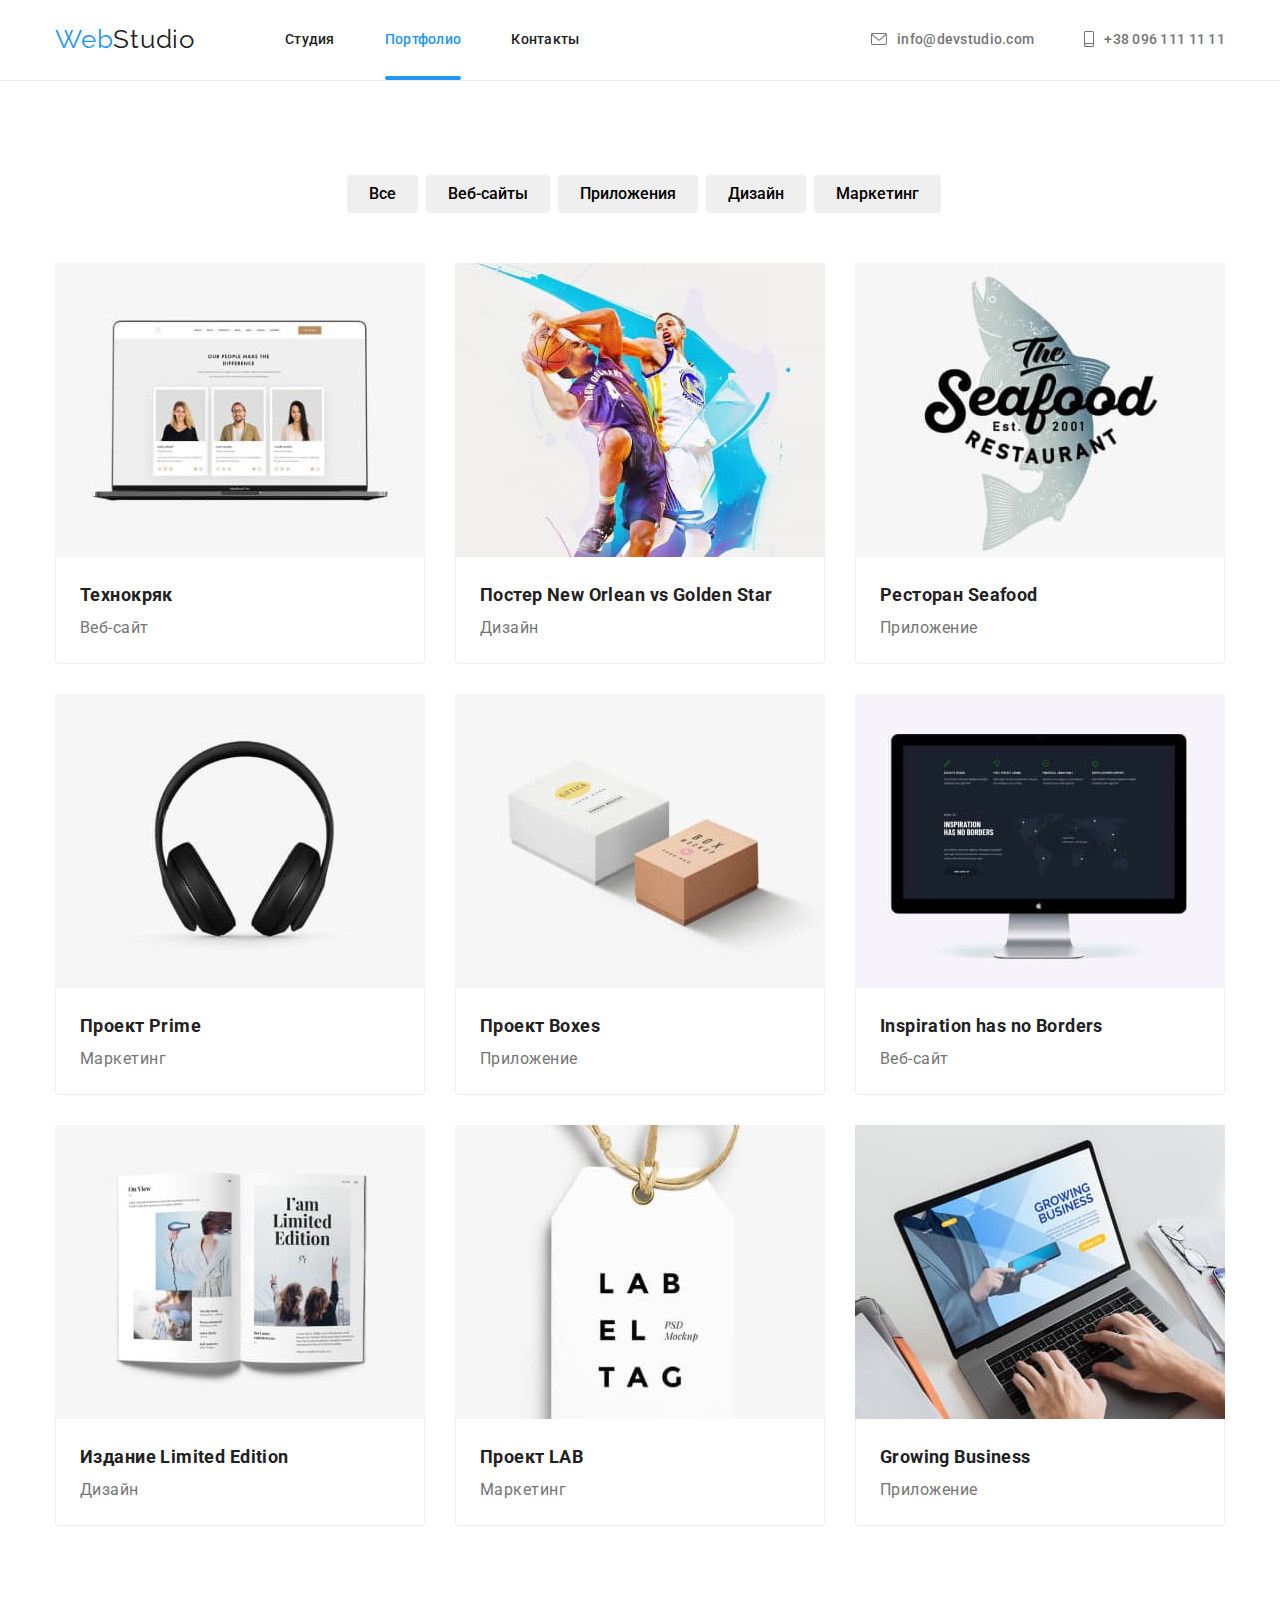
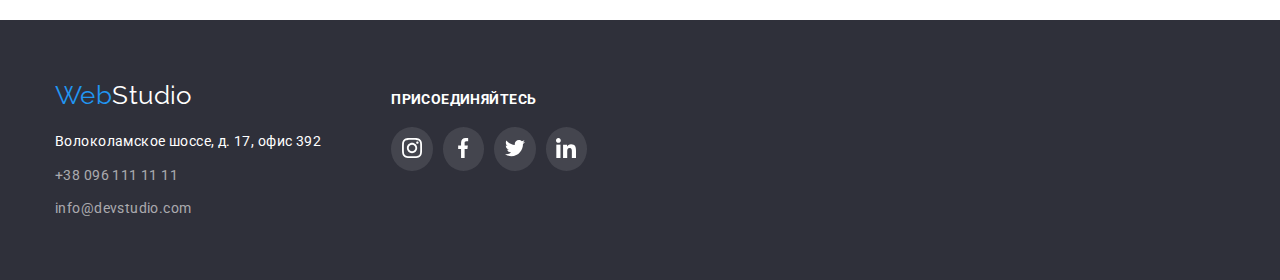
==== portfolio.html @ 7482557b "Start homework" ====
<!DOCTYPE html>
<html lang="ru">
<head>
    <meta charset="UTF-8">
    <meta http-equiv="X-UA-Compatible" content="IE=edge">
    <meta name="viewport" content="width=device-width, initial-scale=1.0">
    <title>Портфолио</title>
    <link rel="stylesheet" href="https://fonts.googleapis.com/css2?family=Raleway:wght@700&family=Roboto:wght@400;500;700;900&display=swap');">
    <link rel="stylesheet" href="https://cdnjs.cloudflare.com/ajax/libs/modern-normalize/1.1.0/modern-normalize.min.css">
    <link rel="stylesheet" href="./css/style.css">
</head>
<body>
    <header class="page-header">
        <div class="container header-container">
            <nav class="navigation">
                <a href="./index.html" class="logo" lang="en">Web<span class="color-logo">Studio</span></a>
                <ul class="site-nav list">
                    <li class="site-nav-item"><a href="./index.html" class="link">Студия</a></li>
                    <li class="site-nav-item"><a href="./portfolio.html" class="link current">Портфолио</a></li>
                    <li class="site-nav-item"><a href="" class="link">Контакты</a></li>
                </ul>
            </nav>
            <ul class="cont-nav list">
                <li class="cont-nav-phone">
                    <a class="mail-letter" href="mailto:info@devstudio.com">
                        <svg class="contact-icon" width="16" height="12">
                            <use href="./images/symbol-defs.svg#icon-letter"></use>
                        </svg>
                        info@devstudio.com</a>
                </li>
                <li class="cont-nav-phone">
                    <a class="mail-phone" href="tel:+380961111111">
                        <svg class="contact-icon" width="10" height="16">
                            <use href="./images/symbol-defs.svg#icon-smartphone"></use>
                        </svg>
                        +38 096 111 11 11</a>
                </li>
            </ul>
        </div>
        </header>
    <main>
<section class="section-portfo section">
    <div class="container">
    <h1 class="visually-hidden">Перечень услуг</h1> 
    <ul class="button-menu list">
        <li class="button-menu-items"><button type="button"class="items">Все</button></li>
        <li class="button-menu-items"><button type="button"class="items">Веб-сайты</button></li>
        <li class="button-menu-items"><button type="button"class="items">Приложения</button></li>
        <li class="button-menu-items"><button type="button"class="items">Дизайн</button></li>
        <li class="button-menu-items"><button type="button"class="items">Маркетинг</button></li>
    </ul>
    <ul class="team-service list">
        <li class="team-service-portfolio">
            <a class="service-portfolio" href="">
                <div class="team-list-overlay-wind">
                    <img src="./images/websiteSq.jpg" alt="Монитор" width="370" height="294"/>
                    <p class="overlay-wind">
                        Ресурс предлагает комплексные предложения 
                        с разным уровнем функционала и сервисов. Все это
                        позволит посетителю получить исчерпывающие сведения 
                        о компании или частном лице.
                    </p>
                </div>
                <div class="team-service-portfolio-container">
                    <h2 class="service-title">Технокряк</h2>
                    <p class="service-text">Веб-сайт</p>
                </div>
            </a>
        </li>
        <li class="team-service-portfolio">
            <a class="service-portfolio" href="">
                <div class="team-list-overlay-wind">
                    <img src="./images/designSq.jpg" alt="Два баскетбольных игрока" width="370" height="294" />
                    <p class="overlay-wind">
                        Ресурс предлагает комплексные предложения
                        с разным уровнем функционала и сервисов. Все это
                        позволит посетителю получить исчерпывающие сведения
                        о компании или частном лице.
                    </p>
                </div>
                <div class="team-service-portfolio-container">
                    <h2 class="service-title">Постер <span lang="en">New Orlean vs Golden Star</span></h2>
                    <p class="service-text">Дизайн</p>
                </div>
            </a>
        </li>
        <li class="team-service-portfolio">
            <a class="service-portfolio" href="">
                <div class="team-list-overlay-wind">
                <img src="./images/AppenSq.jpg" alt="Логотип ресторана" width="370" height="294"/>
                    <p class="overlay-wind">
                        Ресурс предлагает комплексные предложения
                        с разным уровнем функционала и сервисов. Все это
                        позволит посетителю получить исчерпывающие сведения
                        о компании или частном лице.
                    </p>
                    </div>
                <div class="team-service-portfolio-container">
                        <h2 class="service-title">Ресторан <span lang="en">Seafood</span></h2>
                        <p class="service-text">Приложение</p>
                    </div>
            </a>
        </li>
        <li class="team-service-portfolio">
            <a class="service-portfolio" href="">
                <div class="team-list-overlay-wind">
                <img src="./images/marketingSq.jpg" alt="Наушники" width="370" height="294"/>
                <p class="overlay-wind">
                    Ресурс предлагает комплексные предложения
                    с разным уровнем функционала и сервисов. Все это
                    позволит посетителю получить исчерпывающие сведения
                    о компании или частном лице.
                </p>
                </div>
                <div class="team-service-portfolio-container">
                    <h2 class="service-title">Проект <span lang="en">Prime</span></h2>
                    <p class="service-text">Маркетинг</p>
                </div>
            </a>
        </li>
        <li class="team-service-portfolio">
            <a class="service-portfolio" href="">
                <div class="team-list-overlay-wind">
                <img src="./images/Appen2Sq.jpg" alt="Две коробки" width="370" height="294"/>
                <p class="overlay-wind">
                    Ресурс предлагает комплексные предложения
                    с разным уровнем функционала и сервисов. Все это
                    позволит посетителю получить исчерпывающие сведения
                    о компании или частном лице.
                </p>
                </div>
                <div class="team-service-portfolio-container">
                    <h2 class="service-title">Проект <span lang="en">Boxes</span></h2>
                    <p class="service-text">Приложение</p>
                </div>
            </a>
        <li class="team-service-portfolio">
            <a class="service-portfolio" href="">
                <div class="team-list-overlay-wind">
                <img src="./images/website2Sq.jpg" alt="Монитор" width="370" height="294"/>
                <p class="overlay-wind">
                    Ресурс предлагает комплексные предложения
                    с разным уровнем функционала и сервисов. Все это
                    позволит посетителю получить исчерпывающие сведения
                    о компании или частном лице.
                </p>
                </div>
                <div class="team-service-portfolio-container">
                    <h2 class="service-title"> <span lang="en">Inspiration has no Borders</span></h2>
                    <p class="service-text">Веб-сайт</p>
                </div>
            </a>
        </li>
        <li class="team-service-portfolio">
            <a class="service-portfolio" href="">
                <div class="team-list-overlay-wind">
                <img src="./images/design2Sq.jpg" alt="Развернутая книга" width="370" height="294"/>
                <p class="overlay-wind">
                    Ресурс предлагает комплексные предложения
                    с разным уровнем функционала и сервисов. Все это
                    позволит посетителю получить исчерпывающие сведения
                    о компании или частном лице.
                </p>
                </div>
                <div class="team-service-portfolio-container">
                        <h2 class="service-title">Издание <span lang="en">Limited Edition</span></h2>
                        <p class="service-text">Дизайн</p>
                    </div>
                    </a>
                </li>
                <li class="team-service-portfolio">
                    <a class="service-portfolio" href="">
                        <div class="team-list-overlay-wind">
                        <img src="./images/marketing2Sq.jpg" alt="Этикетка" width="370" height="294"/>
                        <p class="overlay-wind">
                            Ресурс предлагает комплексные предложения
                            с разным уровнем функционала и сервисов. Все это
                            позволит посетителю получить исчерпывающие сведения
                            о компании или частном лице.
                        </p>
                        </div>
                        <div class="team-service-portfolio-container">
                            <h2 class="service-title">Проект <span lang="en">LAB</span></h2>
                            <p class="service-text">Маркетинг</p>
                        </div>
                    </a>
                </li>
                <li class="team-service-portfolio">
                    <a class="service-portfolio" href="">
                        <div class="team-list-overlay-wind">
                        <img src="./images/Appen3Sq.jpg" alt="Менеджер набирает текст на ноутбуке" width="370" height="294"/>
                        <p class="overlay-wind">
                            Ресурс предлагает комплексные предложения
                            с разным уровнем функционала и сервисов. Все это
                            позволит посетителю получить исчерпывающие сведения
                            о компании или частном лице.
                        </p>
                        </div>
                        <div class="team-service-portfolio-container">
                            <h2 class="service-title"> <span lang="en">Growing Business</span></h2>
                            <p class="service-text">Приложение</p>
                        </div>
                        </a>
                </li>
            </ul>
        </div>
</section>
    </main>
<footer class="footer">
    <div class="footer-container container">
        <div class="footer-container-mail-logo">
            <a class="footer-logo" href="./" lang="en">Web<span class="logo-color">Studio</span></a>
            <ul class="footer-contacts list">
                <li class="foot-list"><a class="footer-adress" href="">Волоколамское шоссе, д. 17, офис 392</a></li>
                <li class="foot-list"><a class="footer-cont" href="tel:+380961111111">+38 096 111 11 11</a></li>
                <li class="foot-list"><a class="footer-cont" href="mailto:info@devstudio.com">info@devstudio.com</a>
                </li>
            </ul>
        </div>
        <div class="footer-icons">
            <h3 class="footer-title">ПРИСОЕДИНЯЙТЕСЬ</h3>
            <ul class="footer-icons-list list">
                <li class="footer-social-item">
                    <a href="footer-social-link">
                        <svg class="footer-social-icon" width="20" height="20">
                            <use href="./images/symbol-defs.svg#icon-instagramm"></use>
                        </svg>
                    </a>
                </li>
                <li class="footer-social-item">
                    <a href="footer-social-link">
                        <svg class="footer-social-icon" width="20" height="20">
                            <use href="./images/symbol-defs.svg#icon-facebook"></use>
                        </svg>
                    </a>
                </li>
                <li class="footer-social-item">
                    <a href="footer-social-link">
                        <svg class="footer-social-icon" width="20" height="20">
                            <use href="./images/symbol-defs.svg#icon-twitter"></use>
                        </svg>
                    </a>
                </li>
                <li class="footer-social-item">
                    <a href="footer-social-link">
                        <svg class="footer-social-icon" width="20" height="20">
                            <use href="./images/symbol-defs.svg#icon-linkedin"></use>
                        </svg>
                    </a>
                </li>
            </ul>
        </div>
    </div>
</footer>
</body>
</html>
---- css/style.css ----
/*Цвет основного текста #212121 Черный
/*Цвет вторичного текста #757575 Серый

/*Цвет акцента #2196F3 (голубой)
/* Цвет фона хедера #FFFFFF белый

/* Цвет фона #E5E5E5 белый основной #E5E5E5 

/* Цвет фона вторичный #F5F4FA*/

:root {
  --primery-text-color: #757575;
  --title-text-color: #212121;
  --accent-color: #2196f3;
  --primery-white-color: #ffffff;
  --background: #f5f4fa;
  --fone-hero-footer: #2f303a;
  --color-icons: #afb1b8;
}

body {
  background-color: var(--primery-white-color);
  font-family: roboto, sans-serif;
  font-size: 14px;
  letter-spacing: 0.03em;
}

h1,
h2,
h3,
p {
  margin-top: 0;
  margin-bottom: 0;
  padding-left: 0;
}

ul {
  margin-top: 0;
  margin-bottom: 0;
  padding-inline-start: 0;
}

img {
  display: block;
  max-width: 100%;
  height: auto;
}

.list {
  list-style: none;
}

.container {
  width: 1200px;
  padding: 0 15px;
  margin-left: auto;
  margin-right: auto;
}
/* Site navigation logo+mail+phone*/

.header-container {
  display: flex;
  align-items: center;
  justify-content: space-between;
}

.page-header {
  padding-top: 24px;
  padding-bottom: 25px;
  border-bottom: 1px solid #ececec;
}

.navigation {
  display: flex;
  align-items: center;
}

.cont-nav-phone:last-child {
  margin-left: 50px;
}

.overtitle {
  margin-bottom: 50px;
  margin-left: auto;
  margin-right: auto;
}

.logo {
  color: var(--accent-color);
  font-family: Raleway;
  font-size: 26px;
  font-weight: 400;
  line-height: 1.19;
  letter-spacing: 0.03em;
  text-decoration: none;
  margin-right: 90px;
}

.color-logo {
  color: var(--title-text-color);
}

.site-nav {
  display: flex;
  align-items: center;
}

.site-nav .link.current {
  color: var(--accent-color);
}

.link.current::after {
  position: absolute;
  content: '';
  bottom: 0px;
  display: block;
  width: 100%;
  height: 4px;
  border-radius: 2px;
  background-color: var(--accent-color);
}

.site-nav .link:hover,
.site-nav .link:focus {
  color: var(--accent-color);
}

.site-nav .list {
  color: var(--title-text-color);
  font-weight: 500;
  line-height: 16px;
  text-decoration: none;
}

.site-nav-item:not(:last-child) {
  margin-right: 50px;
}

.link {
  color: var(--title-text-color);
  text-decoration: none;
  font-weight: 500;
  font-size: 14px;
  line-height: 1.14;
  letter-spacing: 0.02em;
  transition: color 250ms cubic-bezier(0.4, 0, 0.2, 1);
  position: relative;
  padding-bottom: 33px;
  padding-top: 33px;
}

.cont-nav {
  display: flex;
  align-items: center;
}

.mail-phone {
  display: flex;
  color: var(--primery-text-color);
  text-decoration: none;
  font-weight: 500;
  letter-spacing: 0.02em;
  align-items: center;
  transition: color 250ms cubic-bezier(0.4, 0, 0.2, 1);
}

.mail-letter {
  display: flex;
  color: var(--primery-text-color);
  text-decoration: none;
  font-weight: 500;
  letter-spacing: 0.02em;
  align-items: center;
  transition: color 250ms cubic-bezier(0.4, 0, 0.2, 1);
}

.contact-icon {
  margin-right: 10px;
  fill: currentColor;
}

.mail-phone:hover,
.mail-phone:focus {
  color: var(--accent-color);
}

.mail-letter:hover,
.mail-letter:focus {
  color: var(--accent-color);
}

/* Section HERO with button */

.overlay {
  height: 600px;

  outline: 1p solid color black;
  max-width: 1600px;
  margin-left: auto;
  margin-right: auto;
  background-image: url(../images/herofone.jpg);
}
.hero {
  /* background-color: var(--fone-hero-footer); */
  text-align: center;

  max-width: 1600px;
  height: 600px;
  background-image: linear-gradient(to right, rgba(47, 48, 58, 0.4), rgba(47, 48, 58, 0.4)),
    url(../images/herofone.jpg);

  background-color: var(--fone-hero-footer);
  margin-left: auto;
  margin-right: auto;

  background-repeat: no-repeat;
  background-position: center;
  background-size: cover;

  padding-top: 200px;
  padding-bottom: 200px;
}
.hero-title {
  color: var(--primery-white-color);
  font-size: 44px;
  line-height: 1.36;
  letter-spacing: 0.06em;

  width: 696px;
  text-align: center;
  margin-bottom: 30px;
  margin-left: auto;
  margin-right: auto;
}

.button {
  padding: 10px 32px;
  min-width: 200px;
  border-radius: 4px;
  background-color: var(--accent-color);
  color: var(--primery-white-color);
  font-size: 16px;
  line-height: 1.87;
  border: transparent;
  transition: background-color 250ms cubic-bezier(0.4, 0, 0.2, 1);
}

.button:hover {
  background-color: #188ce8;
}

/* Section features-list */

.feature-icon {
  width: 70px;
  height: 70px;
  /* margin: 25px 100px 25px 100px; */
}

.feature-icon-list {
  background-color: rgba(245, 244, 250, 1);
  border-radius: 4px;
  margin-bottom: 30px;

  display: flex;
  width: 270px;
  height: 120px;
  justify-content: center;
  align-items: center;
}

.feature-list {
  padding-top: 90px;
}

.special-title {
  display: flex;
  padding-left: -30px;
}

.title {
  color: var(--title-text-color);
  font-weight: 700;
  line-height: 1.14;
  margin-bottom: 10px;
  font-size: 14px;
  min-width: 270px;
}

.title-text {
  color: var(--primery-text-color);
  font-weight: 400;
  line-height: 1.71;
  margin-bottom: 16px;
}

.special-title-list {
  flex-basis: calc((100% - 90px) / 3);
}

.special-title-list:nth-child(n + 2) {
  padding-left: 30px;
}

/* Sections Чем мы занимаемся */

.section {
  padding-bottom: 94px;
  padding-top: 94px;
}

.title-doing {
  font-size: 36px;
  line-height: 1.16;
  width: 376px;
  padding-top: 0;
}

.section-doing-section {
  padding-top: 0%;
}

.image-doing {
  display: flex;
  flex-wrap: wrap;
  margin-left: -30px;
  margin-top: -30px;
}

.employees {
  flex-basis: calc((100% - 90px) / 3);
  margin-left: 30px;
  margin-top: 30px;
}

.employees-content-wrapper {
  border: transparent;
  padding: 30px 0;
  text-align: center;
}
/* Sections Наша команда */

.section-team {
  background-color: var(--background);
}

.title-team {
  font-weight: 700;
  font-size: 36px;
  line-height: 1.16;
  text-align: center;
}

.team-list {
  font-weight: 500px;
  font-size: 16px;
  line-height: 1.18;
  text-align: center;
  margin-bottom: 10px;
}

.image-fone {
  background-color: var(--primery-white-color);
  border-radius: 0 0 4px 4px;
  box-shadow: 0 1px 3px rgba(0, 0, 0, 0.12), 0 1px 1px rgba(0, 0, 0, 0.14),
    0px 2px 1px rgba(0, 0, 0, 0.2);
}

.team-img {
  display: flex;
  margin-left: -30px;
  margin-top: -30px;
}

.image-fone {
  flex-basis: calc((100% - 120px) / 4);
  margin-left: 30px;
  margin-top: 30px;
}

.section-team .title-text {
  font-size: 16px;
  line-height: 1.18;
}
.team-social-item {
  display: flex;
  justify-content: center;
  width: 44px;
  height: 44px;
  border-radius: 50%;
  align-items: center;
  margin-right: 10px;
  transition: background-color 250ms cubic-bezier(0.4, 0, 0.2, 1);
}

.team-social-item:hover,
.team-social-item:focus {
  background-color: var(--accent-color);
}

.team-social-item:hover .social-icon,
.team-social-item:focus .social-icon {
  fill: var(--primery-white-color);
  transition: fill 250ms cubic-bezier(0.4, 0, 0.2, 1);
}

.team-social-list {
  display: flex;
  justify-content: center;
  align-items: center;
}

.social-icon {
  fill: var(--color-icons);
}
/* Постоянные клиенты */

.customers {
  display: flex;
  justify-content: center;
  margin-left: -30px;
}

.customer-list {
  min-width: 170px;
  height: 92px;
  border: 1px solid rgba(175, 177, 184, 1);
  border-radius: 4px;
  margin-left: 30px;
  display: flex;
  justify-content: center;
  align-items: center;
}

.customers-icon {
  fill: #afb1b8;
  transition: fill 250ms cubic-bezier(0.4, 0, 0.2, 1);
}

.customer-list:hover .customers-icon,
.customer-list:focus .customers-icon {
  fill: var(--accent-color);
  transition: fill 250ms cubic-bezier(0.4, 0, 0.2, 1);
}

.customer-list:hover {
  border: 1px solid var(--accent-color);
  cursor: pointer;
}

/* Footer */

.footer {
  background-color: var(--fone-hero-footer);
  padding: 60px 0;
}
.footer-logo {
  color: var(--accent-color);
  text-decoration: none;
  font-family: Raleway;
  font-size: 26px;
  line-height: 1.19;

  display: block;
  margin-bottom: 20px;
}

.footer .logo-color {
  color: var(--primery-white-color);
}

.footer-adress {
  color: var(--primery-white-color);
  font-style: normal;
  font-size: 14px;
  line-height: 1.71;
  text-decoration: none;
}

.footer-adress:hover,
.footer-adress:focus {
  color: var(--accent-color);
}

.footer-cont {
  color: rgb(255, 255, 255, 0.6);
  font-style: normal;
  font-size: 14px;
  line-height: 24px;
  letter-spacing: 0.03em;
  text-decoration: none;
}

.footer-cont:hover,
.footer-cont:focus {
  color: var(--accent-color);
}

.foot-list:not(:last-child) {
  margin-bottom: 9px;
}

.footer-social-item:hover {
  background-color: var(--accent-color);
  cursor: pointer;
  transition: background-color 250ms cubic-bezier(0.4, 0, 0.2, 1);
}

/* Cтраница портфолио */

.items {
  font-weight: 500;
  font-size: 16px;
  line-height: 1.62;
  border-radius: 4px;
  border: none;
  padding: 6px 22px 6px 22px;
}

.button-menu {
  display: flex;
  justify-content: center;
  margin-bottom: 50px;
}

.button-menu-items {
  margin-left: 8px;
  border-radius: 4px;
}

.service-portfolio:hover {
  box-shadow: 0px 3px 1px rgba(0, 0, 0, 0.1), 0px 1px 2px rgba(0, 0, 0, 0.08);
  border-radius: 4px;
}

.team-service {
  display: flex;
  flex-wrap: wrap;
  margin-left: -30px;
  margin-top: -30px;
}

.team-service-portfolio {
  flex-basis: calc((100% - 90px) / 3);
  margin-left: 30px;
  margin-top: 30px;
  transition: box-shadow 250ms cubic-bezier(0.4, 0, 0.2, 1);
}
.team-service-portfolio:hover {
  box-shadow: 0 1px 3px rgba(0, 0, 0, 0.12), 0 1px 1px rgba(0, 0, 0, 0.14),
    0px 2px 1px rgba(0, 0, 0, 0.2);
}

.team-list-overlay-wind {
  position: relative;
  overflow: hidden;
}

.overlay-wind {
  background-color: rgba(33, 150, 243, 0.9);
  color: rgba(255, 255, 255, 1);
  border-color: rgba(0, 0, 0, 1);
  padding: 63px 11px 63px 37px;
  font-size: 18px;
  line-height: 1.56;
  position: absolute;
  top: 0;
  left: 0;
  height: 100%;
  width: 100%;
  transform: translateY(101%);
  transition: transform 250ms cubic-bezier(0.4, 0, 0.2, 1);
}

.service-portfolio:hover .overlay-wind,
.service-portfolio:focus .overlay-wind {
  transform: translate(0%);
}

.items:hover,
.items:focus {
  background-color: var(--accent-color);
  box-shadow: 0px 4px 4px rgba(0, 0, 0, 0.15);
  transition: background-color 250ms cubic-bezier(0.4, 0, 0.2, 1),
    box-shadow 250ms cubic-bezier(0.4, 0, 0.2, 1);
}

.items:hover,
.items:focus {
  background-color: var(--accent-color);
  color: var(--primery-white-color);
  cursor: pointer;
  transition: background-color 250ms cubic-bezier(0.4, 0, 0.2, 1),
    color 250ms cubic-bezier(0.4, 0, 0.2, 1), box-shadow 250ms cubic-bezier(0.4, 0, 0.2, 1);
}

.service-portfolio {
  text-decoration: none;
  display: block;
}

.service-title {
  color: var(--title-text-color);
  font-weight: 700;
  font-size: 18px;
  line-height: 2;
}

.service-text {
  color: var(--primery-text-color);
  font-weight: 400;
  font-size: 16px;
  line-height: 1.87;
  letter-spacing: 0.03em;
}

.team-service-portfolio-container {
  border-radius: 0px 0px 4px 4px;
  border-left: 1px solid #eeeeee;
  border-right: 1px solid #eeeeee;
  border-bottom: 1px solid #eeeeee;
  padding: 20px 24px;
}

.section-portfo {
  margin-bottom: 0%;
}

.visually-hidden {
  position: absolute;
  width: 1px;
  height: 1px;
  margin: -1px;
  border: 0;
  padding: 0;
  white-space: nowrap;
  clip-path: inset(100%);
  clip: rect(0 0 0 0);
  overflow: hidden;
}

.footer-icons {
  width: 206px;
  height: 80px;
  margin-left: 70px;
}

.footer-title {
  color: var(--primery-white-color);
  font-size: 14px;
  line-height: 1.14;
  letter-spacing: 0.03em;
  margin-bottom: 20px;
  font-weight: 700;
}

.footer-social-item {
  display: flex;
  align-items: center;
  justify-content: center;
  width: 44px;
  height: 44px;
  border-radius: 50%;
  background-color: rgba(255, 255, 255, 0.1);
  margin-right: 10px;
}

.footer-social-icon {
  fill: var(--primery-white-color);
}

.footer-container-mail-logo {
  flex-direction: column;
  align-items: baseline;
}
.footer-container.container {
  display: flex;
  align-items: baseline;
}

.footer-icons-list {
  display: flex;
  align-items: center;
}

/* Модальне вікно */

.backdrop {
  position: fixed;
  top: 0;
  left: 0;
  width: 100vw;
  height: 100vh;
  background-color: rgba(0, 0, 0, 0.2);
  transition: opacity 250ms cubic-bezier(0.4, 0, 0.2, 1),
    visibility 250ms cubic-bezier(0.4, 0, 0.2, 1);
}

.backdrop.is-hidden {
  opacity: 0;
  visibility: hidden;
  pointer-events: none;
}

.modal {
  position: absolute;
  top: 50%;
  left: 50%;
  transform: translate(-50%, -50%);
  width: 528px;
  height: 581px;
  background-color: rgba(255, 255, 255, 1);
}

.modal-close-btn {
  position: absolute;
  display: flex;
  justify-content: center;
  align-items: center;
  top: 8px;
  right: 8px;
  width: 30px;
  height: 30px;
  border-radius: 50%;
  border: 1px solid rgba(0, 0, 0, 0.1);
  background-color: transparent;
  padding: 0%;
  cursor: pointer;
}
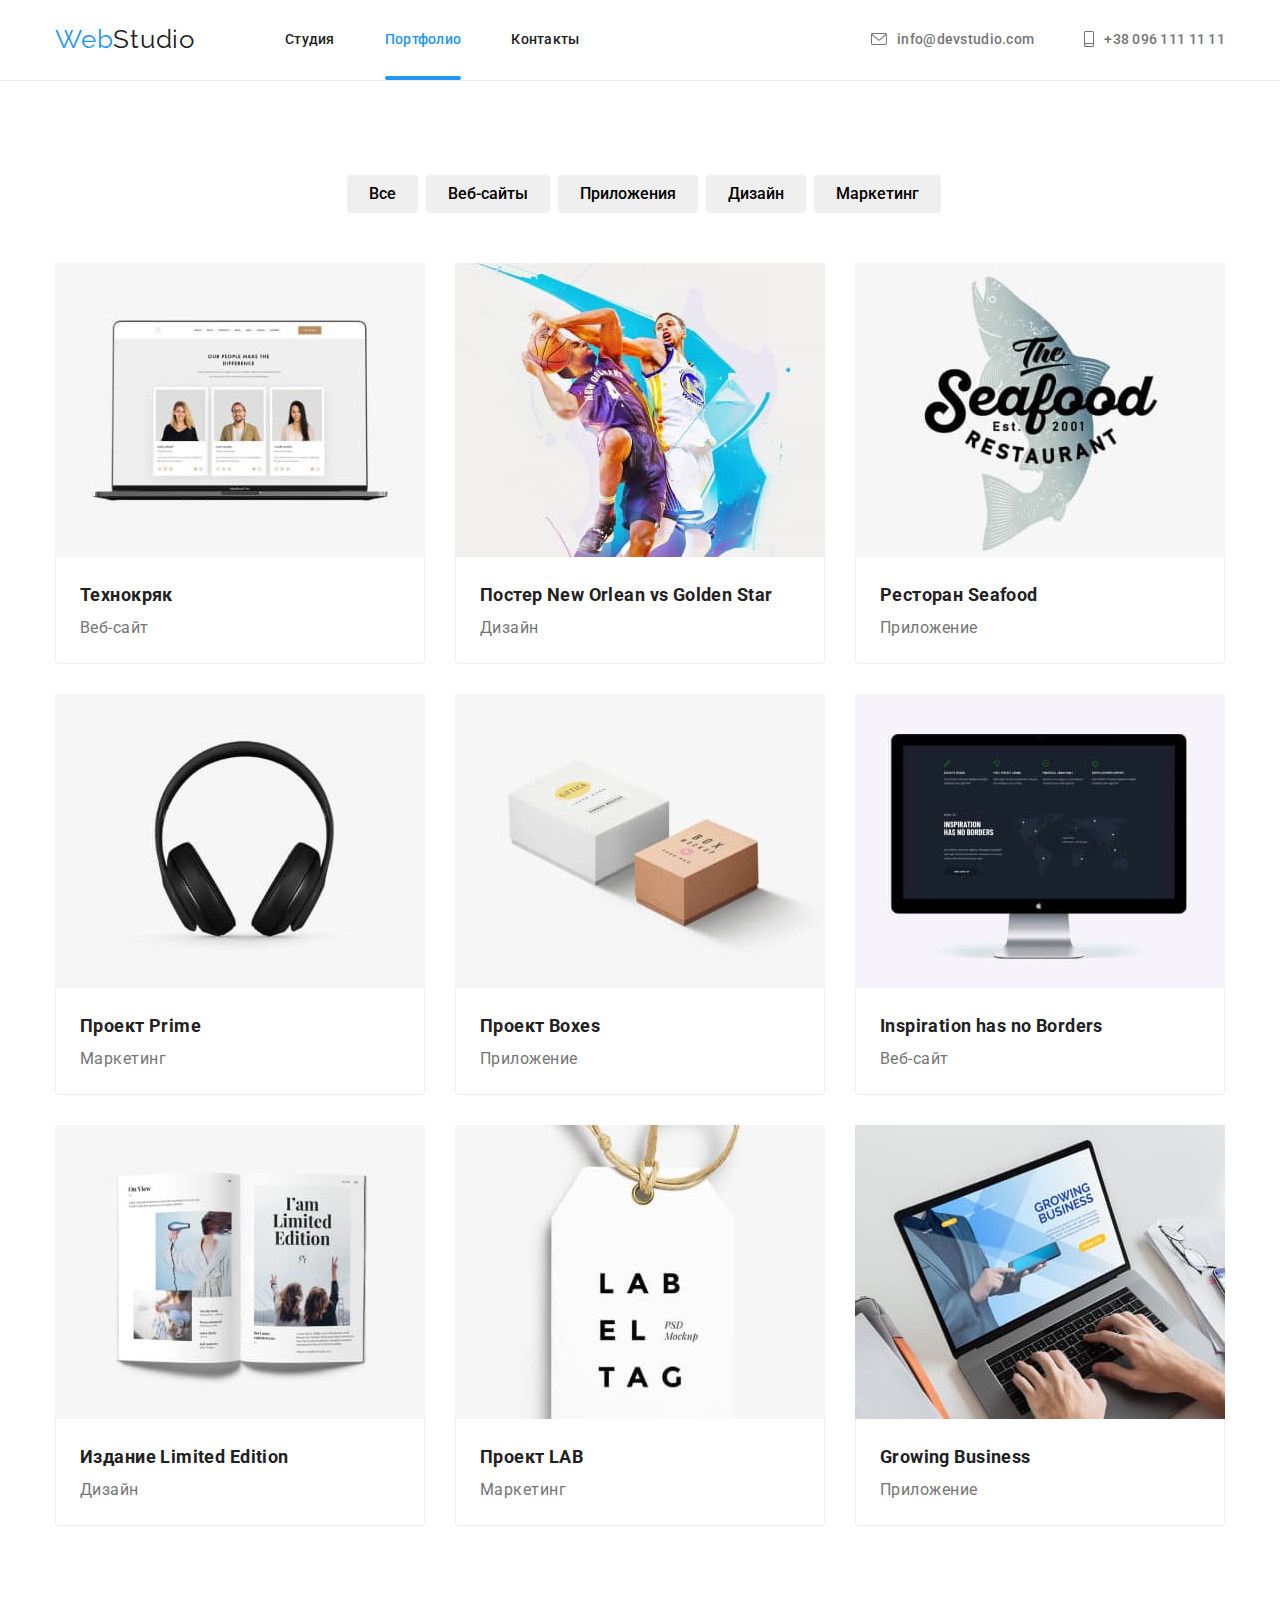
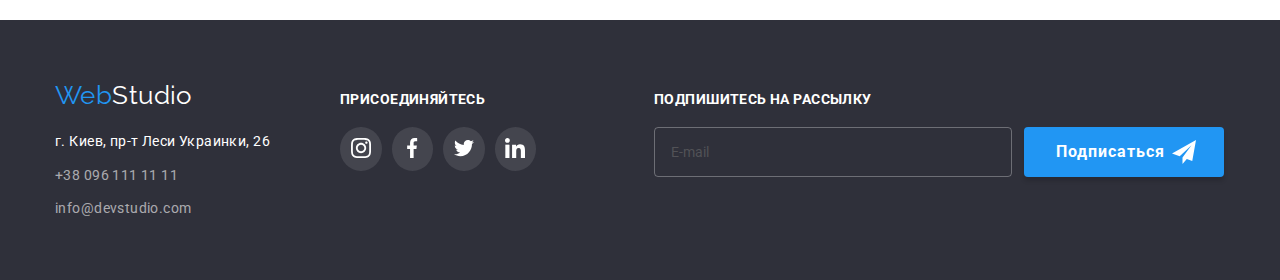
==== commit 12fe3506: "На перевірку ментору ост" ====
--- a/portfolio.html
+++ b/portfolio.html
@@ -1,256 +1,313 @@
 <!DOCTYPE html>
 <html lang="ru">
-<head>
-    <meta charset="UTF-8">
-    <meta http-equiv="X-UA-Compatible" content="IE=edge">
-    <meta name="viewport" content="width=device-width, initial-scale=1.0">
+  <head>
+    <meta charset="UTF-8" />
+    <meta http-equiv="X-UA-Compatible" content="IE=edge" />
+    <meta name="viewport" content="width=device-width, initial-scale=1.0" />
     <title>Портфолио</title>
-    <link rel="stylesheet" href="https://fonts.googleapis.com/css2?family=Raleway:wght@700&family=Roboto:wght@400;500;700;900&display=swap');">
-    <link rel="stylesheet" href="https://cdnjs.cloudflare.com/ajax/libs/modern-normalize/1.1.0/modern-normalize.min.css">
-    <link rel="stylesheet" href="./css/style.css">
-</head>
-<body>
+    <link
+      rel="stylesheet"
+      href="https://fonts.googleapis.com/css2?family=Raleway:wght@700&family=Roboto:wght@400;500;700;900&display=swap');"
+    />
+    <link
+      rel="stylesheet"
+      href="https://cdnjs.cloudflare.com/ajax/libs/modern-normalize/1.1.0/modern-normalize.min.css"
+    />
+    <link rel="stylesheet" href="./css/style.css" />
+  </head>
+  <body>
     <header class="page-header">
-        <div class="container header-container">
-            <nav class="navigation">
-                <a href="./index.html" class="logo" lang="en">Web<span class="color-logo">Studio</span></a>
-                <ul class="site-nav list">
-                    <li class="site-nav-item"><a href="./index.html" class="link">Студия</a></li>
-                    <li class="site-nav-item"><a href="./portfolio.html" class="link current">Портфолио</a></li>
-                    <li class="site-nav-item"><a href="" class="link">Контакты</a></li>
-                </ul>
-            </nav>
-            <ul class="cont-nav list">
-                <li class="cont-nav-phone">
-                    <a class="mail-letter" href="mailto:info@devstudio.com">
-                        <svg class="contact-icon" width="16" height="12">
-                            <use href="./images/symbol-defs.svg#icon-letter"></use>
-                        </svg>
-                        info@devstudio.com</a>
-                </li>
-                <li class="cont-nav-phone">
-                    <a class="mail-phone" href="tel:+380961111111">
-                        <svg class="contact-icon" width="10" height="16">
-                            <use href="./images/symbol-defs.svg#icon-smartphone"></use>
-                        </svg>
-                        +38 096 111 11 11</a>
-                </li>
-            </ul>
+      <div class="container header-container">
+        <nav class="navigation">
+          <a href="./index.html" class="logo" lang="en"
+            >Web<span class="color-logo">Studio</span></a
+          >
+          <ul class="site-nav list">
+            <li class="site-nav-item"><a href="./index.html" class="link">Студия</a></li>
+            <li class="site-nav-item">
+              <a href="./portfolio.html" class="link current">Портфолио</a>
+            </li>
+            <li class="site-nav-item"><a href="" class="link">Контакты</a></li>
+          </ul>
+        </nav>
+        <ul class="cont-nav list">
+          <li class="cont-nav-phone">
+            <a class="mail-letter" href="mailto:info@devstudio.com">
+              <svg class="contact-icon" width="16" height="12">
+                <use href="./images/symbol-defs.svg#icon-letter"></use>
+              </svg>
+              info@devstudio.com</a
+            >
+          </li>
+          <li class="cont-nav-phone">
+            <a class="mail-phone" href="tel:+380961111111">
+              <svg class="contact-icon" width="10" height="16">
+                <use href="./images/symbol-defs.svg#icon-smartphone"></use>
+              </svg>
+              +38 096 111 11 11</a
+            >
+          </li>
+        </ul>
+      </div>
+    </header>
+    <main>
+      <section class="section-portfo section">
+        <div class="container">
+          <h1 class="visually-hidden">Перечень услуг</h1>
+          <ul class="button-menu list">
+            <li class="button-menu-items"><button type="button" class="items">Все</button></li>
+            <li class="button-menu-items">
+              <button type="button" class="items">Веб-сайты</button>
+            </li>
+            <li class="button-menu-items">
+              <button type="button" class="items">Приложения</button>
+            </li>
+            <li class="button-menu-items"><button type="button" class="items">Дизайн</button></li>
+            <li class="button-menu-items">
+              <button type="button" class="items">Маркетинг</button>
+            </li>
+          </ul>
+          <ul class="team-service list">
+            <li class="team-service-portfolio">
+              <a class="service-portfolio" href="">
+                <div class="team-list-overlay-wind">
+                  <img src="./images/websiteSq.jpg" alt="Монитор" width="370" height="294" />
+                  <p class="overlay-wind">
+                    Ресурс предлагает комплексные предложения с разным уровнем функционала и
+                    сервисов. Все это позволит посетителю получить исчерпывающие сведения о компании
+                    или частном лице.
+                  </p>
+                </div>
+                <div class="team-service-portfolio-container">
+                  <h2 class="service-title">Технокряк</h2>
+                  <p class="service-text">Веб-сайт</p>
+                </div>
+              </a>
+            </li>
+            <li class="team-service-portfolio">
+              <a class="service-portfolio" href="">
+                <div class="team-list-overlay-wind">
+                  <img
+                    src="./images/designSq.jpg"
+                    alt="Два баскетбольных игрока"
+                    width="370"
+                    height="294"
+                  />
+                  <p class="overlay-wind">
+                    Ресурс предлагает комплексные предложения с разным уровнем функционала и
+                    сервисов. Все это позволит посетителю получить исчерпывающие сведения о компании
+                    или частном лице.
+                  </p>
+                </div>
+                <div class="team-service-portfolio-container">
+                  <h2 class="service-title">
+                    Постер <span lang="en">New Orlean vs Golden Star</span>
+                  </h2>
+                  <p class="service-text">Дизайн</p>
+                </div>
+              </a>
+            </li>
+            <li class="team-service-portfolio">
+              <a class="service-portfolio" href="">
+                <div class="team-list-overlay-wind">
+                  <img
+                    src="./images/AppenSq.jpg"
+                    alt="Логотип ресторана"
+                    width="370"
+                    height="294"
+                  />
+                  <p class="overlay-wind">
+                    Ресурс предлагает комплексные предложения с разным уровнем функционала и
+                    сервисов. Все это позволит посетителю получить исчерпывающие сведения о компании
+                    или частном лице.
+                  </p>
+                </div>
+                <div class="team-service-portfolio-container">
+                  <h2 class="service-title">Ресторан <span lang="en">Seafood</span></h2>
+                  <p class="service-text">Приложение</p>
+                </div>
+              </a>
+            </li>
+            <li class="team-service-portfolio">
+              <a class="service-portfolio" href="">
+                <div class="team-list-overlay-wind">
+                  <img src="./images/marketingSq.jpg" alt="Наушники" width="370" height="294" />
+                  <p class="overlay-wind">
+                    Ресурс предлагает комплексные предложения с разным уровнем функционала и
+                    сервисов. Все это позволит посетителю получить исчерпывающие сведения о компании
+                    или частном лице.
+                  </p>
+                </div>
+                <div class="team-service-portfolio-container">
+                  <h2 class="service-title">Проект <span lang="en">Prime</span></h2>
+                  <p class="service-text">Маркетинг</p>
+                </div>
+              </a>
+            </li>
+            <li class="team-service-portfolio">
+              <a class="service-portfolio" href="">
+                <div class="team-list-overlay-wind">
+                  <img src="./images/Appen2Sq.jpg" alt="Две коробки" width="370" height="294" />
+                  <p class="overlay-wind">
+                    Ресурс предлагает комплексные предложения с разным уровнем функционала и
+                    сервисов. Все это позволит посетителю получить исчерпывающие сведения о компании
+                    или частном лице.
+                  </p>
+                </div>
+                <div class="team-service-portfolio-container">
+                  <h2 class="service-title">Проект <span lang="en">Boxes</span></h2>
+                  <p class="service-text">Приложение</p>
+                </div>
+              </a>
+            </li>
+
+            <li class="team-service-portfolio">
+              <a class="service-portfolio" href="">
+                <div class="team-list-overlay-wind">
+                  <img src="./images/website2Sq.jpg" alt="Монитор" width="370" height="294" />
+                  <p class="overlay-wind">
+                    Ресурс предлагает комплексные предложения с разным уровнем функционала и
+                    сервисов. Все это позволит посетителю получить исчерпывающие сведения о компании
+                    или частном лице.
+                  </p>
+                </div>
+                <div class="team-service-portfolio-container">
+                  <h2 class="service-title"><span lang="en">Inspiration has no Borders</span></h2>
+                  <p class="service-text">Веб-сайт</p>
+                </div>
+              </a>
+            </li>
+            <li class="team-service-portfolio">
+              <a class="service-portfolio" href="">
+                <div class="team-list-overlay-wind">
+                  <img
+                    src="./images/design2Sq.jpg"
+                    alt="Развернутая книга"
+                    width="370"
+                    height="294"
+                  />
+                  <p class="overlay-wind">
+                    Ресурс предлагает комплексные предложения с разным уровнем функционала и
+                    сервисов. Все это позволит посетителю получить исчерпывающие сведения о компании
+                    или частном лице.
+                  </p>
+                </div>
+                <div class="team-service-portfolio-container">
+                  <h2 class="service-title">Издание <span lang="en">Limited Edition</span></h2>
+                  <p class="service-text">Дизайн</p>
+                </div>
+              </a>
+            </li>
+            <li class="team-service-portfolio">
+              <a class="service-portfolio" href="">
+                <div class="team-list-overlay-wind">
+                  <img src="./images/marketing2Sq.jpg" alt="Этикетка" width="370" height="294" />
+                  <p class="overlay-wind">
+                    Ресурс предлагает комплексные предложения с разным уровнем функционала и
+                    сервисов. Все это позволит посетителю получить исчерпывающие сведения о компании
+                    или частном лице.
+                  </p>
+                </div>
+                <div class="team-service-portfolio-container">
+                  <h2 class="service-title">Проект <span lang="en">LAB</span></h2>
+                  <p class="service-text">Маркетинг</p>
+                </div>
+              </a>
+            </li>
+            <li class="team-service-portfolio">
+              <a class="service-portfolio" href="">
+                <div class="team-list-overlay-wind">
+                  <img
+                    src="./images/Appen3Sq.jpg"
+                    alt="Менеджер набирает текст на ноутбуке"
+                    width="370"
+                    height="294"
+                  />
+                  <p class="overlay-wind">
+                    Ресурс предлагает комплексные предложения с разным уровнем функционала и
+                    сервисов. Все это позволит посетителю получить исчерпывающие сведения о компании
+                    или частном лице.
+                  </p>
+                </div>
+                <div class="team-service-portfolio-container">
+                  <h2 class="service-title"><span lang="en">Growing Business</span></h2>
+                  <p class="service-text">Приложение</p>
+                </div>
+              </a>
+            </li>
+          </ul>
         </div>
-        </header>
-    <main>
-<section class="section-portfo section">
-    <div class="container">
-    <h1 class="visually-hidden">Перечень услуг</h1> 
-    <ul class="button-menu list">
-        <li class="button-menu-items"><button type="button"class="items">Все</button></li>
-        <li class="button-menu-items"><button type="button"class="items">Веб-сайты</button></li>
-        <li class="button-menu-items"><button type="button"class="items">Приложения</button></li>
-        <li class="button-menu-items"><button type="button"class="items">Дизайн</button></li>
-        <li class="button-menu-items"><button type="button"class="items">Маркетинг</button></li>
-    </ul>
-    <ul class="team-service list">
-        <li class="team-service-portfolio">
-            <a class="service-portfolio" href="">
-                <div class="team-list-overlay-wind">
-                    <img src="./images/websiteSq.jpg" alt="Монитор" width="370" height="294"/>
-                    <p class="overlay-wind">
-                        Ресурс предлагает комплексные предложения 
-                        с разным уровнем функционала и сервисов. Все это
-                        позволит посетителю получить исчерпывающие сведения 
-                        о компании или частном лице.
-                    </p>
-                </div>
-                <div class="team-service-portfolio-container">
-                    <h2 class="service-title">Технокряк</h2>
-                    <p class="service-text">Веб-сайт</p>
-                </div>
-            </a>
-        </li>
-        <li class="team-service-portfolio">
-            <a class="service-portfolio" href="">
-                <div class="team-list-overlay-wind">
-                    <img src="./images/designSq.jpg" alt="Два баскетбольных игрока" width="370" height="294" />
-                    <p class="overlay-wind">
-                        Ресурс предлагает комплексные предложения
-                        с разным уровнем функционала и сервисов. Все это
-                        позволит посетителю получить исчерпывающие сведения
-                        о компании или частном лице.
-                    </p>
-                </div>
-                <div class="team-service-portfolio-container">
-                    <h2 class="service-title">Постер <span lang="en">New Orlean vs Golden Star</span></h2>
-                    <p class="service-text">Дизайн</p>
-                </div>
-            </a>
-        </li>
-        <li class="team-service-portfolio">
-            <a class="service-portfolio" href="">
-                <div class="team-list-overlay-wind">
-                <img src="./images/AppenSq.jpg" alt="Логотип ресторана" width="370" height="294"/>
-                    <p class="overlay-wind">
-                        Ресурс предлагает комплексные предложения
-                        с разным уровнем функционала и сервисов. Все это
-                        позволит посетителю получить исчерпывающие сведения
-                        о компании или частном лице.
-                    </p>
-                    </div>
-                <div class="team-service-portfolio-container">
-                        <h2 class="service-title">Ресторан <span lang="en">Seafood</span></h2>
-                        <p class="service-text">Приложение</p>
-                    </div>
-            </a>
-        </li>
-        <li class="team-service-portfolio">
-            <a class="service-portfolio" href="">
-                <div class="team-list-overlay-wind">
-                <img src="./images/marketingSq.jpg" alt="Наушники" width="370" height="294"/>
-                <p class="overlay-wind">
-                    Ресурс предлагает комплексные предложения
-                    с разным уровнем функционала и сервисов. Все это
-                    позволит посетителю получить исчерпывающие сведения
-                    о компании или частном лице.
-                </p>
-                </div>
-                <div class="team-service-portfolio-container">
-                    <h2 class="service-title">Проект <span lang="en">Prime</span></h2>
-                    <p class="service-text">Маркетинг</p>
-                </div>
-            </a>
-        </li>
-        <li class="team-service-portfolio">
-            <a class="service-portfolio" href="">
-                <div class="team-list-overlay-wind">
-                <img src="./images/Appen2Sq.jpg" alt="Две коробки" width="370" height="294"/>
-                <p class="overlay-wind">
-                    Ресурс предлагает комплексные предложения
-                    с разным уровнем функционала и сервисов. Все это
-                    позволит посетителю получить исчерпывающие сведения
-                    о компании или частном лице.
-                </p>
-                </div>
-                <div class="team-service-portfolio-container">
-                    <h2 class="service-title">Проект <span lang="en">Boxes</span></h2>
-                    <p class="service-text">Приложение</p>
-                </div>
-            </a>
-        <li class="team-service-portfolio">
-            <a class="service-portfolio" href="">
-                <div class="team-list-overlay-wind">
-                <img src="./images/website2Sq.jpg" alt="Монитор" width="370" height="294"/>
-                <p class="overlay-wind">
-                    Ресурс предлагает комплексные предложения
-                    с разным уровнем функционала и сервисов. Все это
-                    позволит посетителю получить исчерпывающие сведения
-                    о компании или частном лице.
-                </p>
-                </div>
-                <div class="team-service-portfolio-container">
-                    <h2 class="service-title"> <span lang="en">Inspiration has no Borders</span></h2>
-                    <p class="service-text">Веб-сайт</p>
-                </div>
-            </a>
-        </li>
-        <li class="team-service-portfolio">
-            <a class="service-portfolio" href="">
-                <div class="team-list-overlay-wind">
-                <img src="./images/design2Sq.jpg" alt="Развернутая книга" width="370" height="294"/>
-                <p class="overlay-wind">
-                    Ресурс предлагает комплексные предложения
-                    с разным уровнем функционала и сервисов. Все это
-                    позволит посетителю получить исчерпывающие сведения
-                    о компании или частном лице.
-                </p>
-                </div>
-                <div class="team-service-portfolio-container">
-                        <h2 class="service-title">Издание <span lang="en">Limited Edition</span></h2>
-                        <p class="service-text">Дизайн</p>
-                    </div>
-                    </a>
-                </li>
-                <li class="team-service-portfolio">
-                    <a class="service-portfolio" href="">
-                        <div class="team-list-overlay-wind">
-                        <img src="./images/marketing2Sq.jpg" alt="Этикетка" width="370" height="294"/>
-                        <p class="overlay-wind">
-                            Ресурс предлагает комплексные предложения
-                            с разным уровнем функционала и сервисов. Все это
-                            позволит посетителю получить исчерпывающие сведения
-                            о компании или частном лице.
-                        </p>
-                        </div>
-                        <div class="team-service-portfolio-container">
-                            <h2 class="service-title">Проект <span lang="en">LAB</span></h2>
-                            <p class="service-text">Маркетинг</p>
-                        </div>
-                    </a>
-                </li>
-                <li class="team-service-portfolio">
-                    <a class="service-portfolio" href="">
-                        <div class="team-list-overlay-wind">
-                        <img src="./images/Appen3Sq.jpg" alt="Менеджер набирает текст на ноутбуке" width="370" height="294"/>
-                        <p class="overlay-wind">
-                            Ресурс предлагает комплексные предложения
-                            с разным уровнем функционала и сервисов. Все это
-                            позволит посетителю получить исчерпывающие сведения
-                            о компании или частном лице.
-                        </p>
-                        </div>
-                        <div class="team-service-portfolio-container">
-                            <h2 class="service-title"> <span lang="en">Growing Business</span></h2>
-                            <p class="service-text">Приложение</p>
-                        </div>
-                        </a>
-                </li>
-            </ul>
-        </div>
-</section>
+      </section>
     </main>
-<footer class="footer">
-    <div class="footer-container container">
+    <footer class="footer">
+      <div class="footer-container container">
         <div class="footer-container-mail-logo">
-            <a class="footer-logo" href="./" lang="en">Web<span class="logo-color">Studio</span></a>
-            <ul class="footer-contacts list">
-                <li class="foot-list"><a class="footer-adress" href="">Волоколамское шоссе, д. 17, офис 392</a></li>
-                <li class="foot-list"><a class="footer-cont" href="tel:+380961111111">+38 096 111 11 11</a></li>
-                <li class="foot-list"><a class="footer-cont" href="mailto:info@devstudio.com">info@devstudio.com</a>
-                </li>
-            </ul>
+          <a class="footer-logo" href="./" lang="en">Web<span class="logo-color">Studio</span></a>
+          <ul class="footer-contacts list">
+            <li class="foot-list">
+              <a class="footer-adress" href="">г. Киев, пр-т Леси Украинки, 26</a>
+            </li>
+            <li class="foot-list">
+              <a class="footer-cont" href="tel:+380961111111">+38 096 111 11 11</a>
+            </li>
+            <li class="foot-list">
+              <a class="footer-cont" href="mailto:info@devstudio.com">info@devstudio.com</a>
+            </li>
+          </ul>
         </div>
         <div class="footer-icons">
-            <h3 class="footer-title">ПРИСОЕДИНЯЙТЕСЬ</h3>
-            <ul class="footer-icons-list list">
-                <li class="footer-social-item">
-                    <a href="footer-social-link">
-                        <svg class="footer-social-icon" width="20" height="20">
-                            <use href="./images/symbol-defs.svg#icon-instagramm"></use>
-                        </svg>
-                    </a>
-                </li>
-                <li class="footer-social-item">
-                    <a href="footer-social-link">
-                        <svg class="footer-social-icon" width="20" height="20">
-                            <use href="./images/symbol-defs.svg#icon-facebook"></use>
-                        </svg>
-                    </a>
-                </li>
-                <li class="footer-social-item">
-                    <a href="footer-social-link">
-                        <svg class="footer-social-icon" width="20" height="20">
-                            <use href="./images/symbol-defs.svg#icon-twitter"></use>
-                        </svg>
-                    </a>
-                </li>
-                <li class="footer-social-item">
-                    <a href="footer-social-link">
-                        <svg class="footer-social-icon" width="20" height="20">
-                            <use href="./images/symbol-defs.svg#icon-linkedin"></use>
-                        </svg>
-                    </a>
-                </li>
-            </ul>
+          <h3 class="footer-title">ПРИСОЕДИНЯЙТЕСЬ</h3>
+          <ul class="footer-icons-list list">
+            <li class="footer-social-item">
+              <a href="footer-social-link">
+                <svg class="footer-social-icon" width="20" height="20">
+                  <use href="./images/symbol-defs.svg#icon-instagramm"></use>
+                </svg>
+              </a>
+            </li>
+            <li class="footer-social-item">
+              <a href="footer-social-link">
+                <svg class="footer-social-icon" width="20" height="20">
+                  <use href="./images/symbol-defs.svg#icon-facebook"></use>
+                </svg>
+              </a>
+            </li>
+            <li class="footer-social-item">
+              <a href="footer-social-link">
+                <svg class="footer-social-icon" width="20" height="20">
+                  <use href="./images/symbol-defs.svg#icon-twitter"></use>
+                </svg>
+              </a>
+            </li>
+            <li class="footer-social-item">
+              <a href="footer-social-link">
+                <svg class="footer-social-icon" width="20" height="20">
+                  <use href="./images/symbol-defs.svg#icon-linkedin"></use>
+                </svg>
+              </a>
+            </li>
+          </ul>
         </div>
-    </div>
-</footer>
-</body>
-</html>+        <div class="contact-form-footer-wrapper">
+          <p class="footer-title">ПОДПИШИТЕСЬ НА РАССЫЛКУ</p>
+          <label class="label-text-footer" for="user_email_footer">
+            <input
+              type="email"
+              class="contact-form-input-footer"
+              name="email"
+              id="user_email_footer"
+              required
+              placeholder="E-mail"
+            />
+          </label>
+          <button type="button" class="button mail-button" data-modal-open>
+            Подписаться
+            <svg class="send-mail" width="24" height="24">
+              <use href="./images/symbol-defs-three.svg#icon-send"></use>
+            </svg>
+          </button>
+        </div>
+      </div>
+    </footer>
+  </body>
+</html>
--- a/css/style.css
+++ b/css/style.css
@@ -193,7 +193,6 @@
 
 .overlay {
   height: 600px;
-
   outline: 1p solid color black;
   max-width: 1600px;
   margin-left: auto;
@@ -683,6 +682,42 @@
   align-items: center;
 }
 
+.contact-form-footer-wrapper {
+  width: 570px;
+  height: 86px;
+  margin-left: 108px;
+}
+
+.contact-form-input-footer {
+  width: 358px;
+  height: 50px;
+  border-radius: 4px;
+  padding-left: 16px;
+  cursor: pointer;
+  border: 1px solid rgba(255, 255, 255, 0.3);
+  background: none;
+}
+
+.mail-button {
+  display: inline-flex;
+  justify-content: space-between;
+  align-items: center;
+  position: absolute;
+  width: 200px;
+  height: 50px;
+  letter-spacing: 0.06em;
+  font-family: 'Roboto';
+  font-style: normal;
+  font-weight: 700;
+  font-size: 16px;
+  line-height: 1.88;
+  background: #2196f3;
+  box-shadow: 0px 4px 4px rgba(0, 0, 0, 0.15);
+  border-radius: 4px;
+  margin-left: 12px;
+  cursor: pointer;
+}
+
 /* Модальне вікно */
 
 .backdrop {
@@ -707,9 +742,10 @@
   top: 50%;
   left: 50%;
   transform: translate(-50%, -50%);
-  width: 528px;
-  height: 581px;
+  min-width: 528px;
+  min-height: 581px;
   background-color: rgba(255, 255, 255, 1);
+  padding: 40px;
 }
 
 .modal-close-btn {
@@ -726,4 +762,169 @@
   background-color: transparent;
   padding: 0%;
   cursor: pointer;
-}
+  outline: none;
+}
+
+.modal-close-btn:hover .modal-close-icon,
+.modal-close-btn:focus .modal-close-icon {
+  fill: var(--accent-color);
+  transition: fill 250ms cubic-bezier(0.4, 0, 0.2, 1);
+}
+
+.modal-close-btn:focus {
+  border-color: var(--accent-color);
+}
+
+.inform-cont {
+  font-weight: 700;
+  font-size: 20px;
+  text-align: center;
+  letter-spacing: 0.03em;
+  margin-bottom: 12px;
+  color: rgba(33, 33, 33, 1);
+}
+
+.contact-form-icon {
+  margin-top: 4px;
+  position: relative;
+  margin-bottom: 20px;
+}
+
+.contact-form-input:hover,
+.contact-form-input:focus {
+  border-color: var(--accent-color);
+  outline: none;
+}
+
+.contact-form-input:hover + .form-icon,
+.contact-form-input:focus + .form-icon {
+  fill: var(--accent-color);
+}
+
+.form-icon {
+  position: absolute;
+  top: 50%;
+  left: 12px;
+  transform: translateY(-50%);
+}
+
+.contact-form-input {
+  width: 100%;
+  height: 40px;
+  border: 1px solid rgba(33, 33, 33, 0.2);
+  border-radius: 4px;
+  padding-left: 42px;
+  cursor: pointer;
+}
+
+.input-text-name {
+  color: var(--primery-text-color);
+  font-size: 12px;
+  font-weight: 400;
+  font-style: normal;
+  line-height: 1.16;
+  letter-spacing: 0.01em;
+}
+
+.form-icon {
+  display: block;
+}
+
+.comments-input {
+  width: 100%;
+  min-height: 120px;
+  margin-bottom: 20px;
+  margin-top: 4px;
+  padding: 16px 12px 16px 12px;
+  border: 1px solid rgba(33, 33, 33, 0.2);
+  border-radius: 4px;
+  resize: none;
+  transition: border-color 250ms cubic-bezier(0.4, 0, 0.2, 1);
+  line-height: 16px;
+  letter-spacing: 0.01em;
+}
+
+.comments-input:hover,
+.comments-input:focus {
+  border-color: var(--accent-color);
+  outline: none;
+}
+
+::-webkit-input-placeholder {
+  /* WebKit browsers */
+  color: rgba(117, 117, 117, 0.5);
+}
+:-moz-placeholder {
+  /* Mozilla Firefox 4 to 18 */
+  color: rgba(117, 117, 117, 0.5);
+}
+::-moz-placeholder {
+  /* Mozilla Firefox 19+ */
+  color: rgba(117, 117, 117, 0.5);
+}
+:-ms-input-placeholder {
+  /* Internet Explorer 10+ */
+  color: rgba(117, 117, 117, 0.5);
+}
+
+.checkbox {
+  position: absolute;
+}
+
+.checkbox-contract {
+  display: flex;
+  justify-content: center;
+  margin-bottom: 30px;
+}
+
+.checkbox-contract-text {
+  color: var(--primery-text-color);
+}
+
+.checkbox-contract-text::before {
+  display: inline-block;
+  content: ;
+  width: 25px;
+  height: 25px;
+  background-color: tomato;
+  cursor: pointer;
+}
+
+.text-color-contract {
+  color: var(--accent-color);
+  font-weight: 400;
+  font-size: 14px;
+  line-height: 1.71;
+  letter-spacing: 0.03em;
+  text-decoration: underline;
+}
+
+.contact-form-button {
+  padding: 10px 56px;
+  min-width: 200px;
+  border-radius: 4px;
+  background-color: var(--accent-color);
+  color: var(--primery-white-color);
+  font-size: 16px;
+  font-weight: 700;
+  letter-spacing: 0.06em;
+  line-height: 1.71;
+  border: transparent;
+  box-shadow: 0px 4px 4px rgba(0, 0, 0, 0.25);
+  transition: background-color 250ms cubic-bezier(0.4, 0, 0.2, 1),
+    box-shadow 250ms cubic-bezier(0.4, 0, 0.2, 1);
+}
+
+.contact-form-button:hover {
+  background-color: #188ce8;
+}
+
+.contact-form-button-wrapper {
+  display: flex;
+  justify-content: center;
+}
+
+.send-mail {
+  position: absolute;
+  right: 28px;
+}
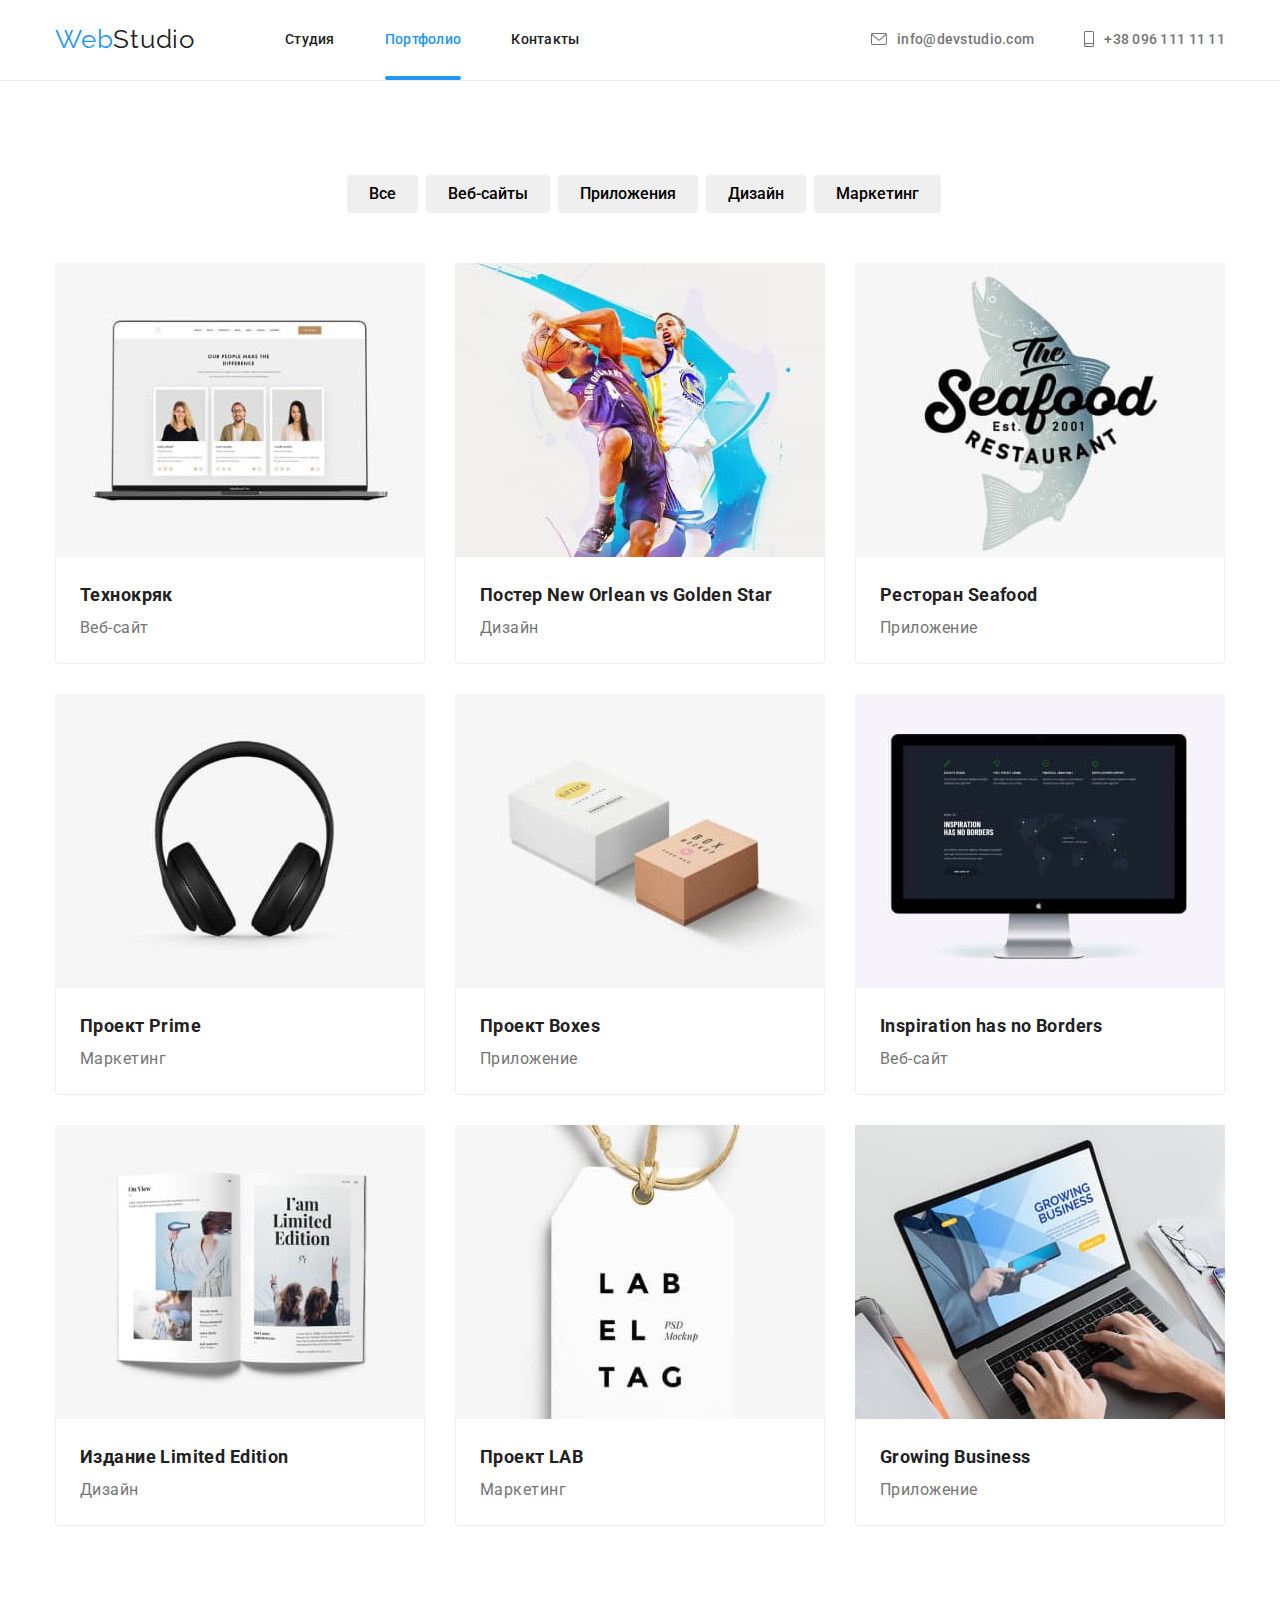
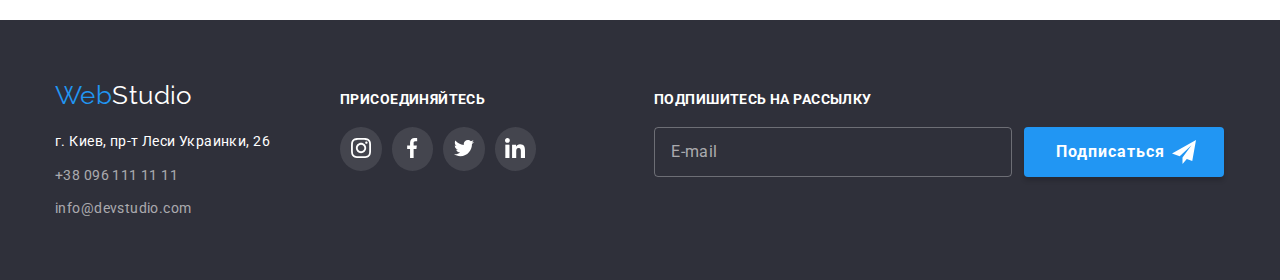
==== commit 92324099: "На перевірку ментору_кориговано" ====
--- a/portfolio.html
+++ b/portfolio.html
@@ -160,7 +160,6 @@
                 </div>
               </a>
             </li>
-
             <li class="team-service-portfolio">
               <a class="service-portfolio" href="">
                 <div class="team-list-overlay-wind">
--- a/css/style.css
+++ b/css/style.css
@@ -696,6 +696,15 @@
   cursor: pointer;
   border: 1px solid rgba(255, 255, 255, 0.3);
   background: none;
+  color: var(--primery-white-color);
+}
+
+.contact-form-input-footer::placeholder {
+  color: rgba(255, 255, 255, 0.6);
+  font-size: 16px;
+  line-height: 1.25;
+  letter-spacing: 0.03em;
+  font-weight: 400;
 }
 
 .mail-button {
@@ -718,6 +727,11 @@
   cursor: pointer;
 }
 
+.send-mail {
+  position: absolute;
+  right: 28px;
+}
+
 /* Модальне вікно */
 
 .backdrop {
@@ -867,27 +881,38 @@
   color: rgba(117, 117, 117, 0.5);
 }
 
-.checkbox {
-  position: absolute;
-}
-
 .checkbox-contract {
   display: flex;
   justify-content: center;
   margin-bottom: 30px;
+  position: relative;
 }
 
 .checkbox-contract-text {
   color: var(--primery-text-color);
 }
 
-.checkbox-contract-text::before {
-  display: inline-block;
-  content: ;
-  width: 25px;
-  height: 25px;
-  background-color: tomato;
+.checkbox-icon-box {
+  position: absolute;
+  width: 16px;
+  height: 15px;
   cursor: pointer;
+  left: 0;
+  top: 50%;
+  transform: translateY(-50%);
+  border-radius: 4px;
+  border-color: var(--title-text-color);
+  background-image: url(../images/svg/checkboxborder.svg);
+}
+
+.chekbox {
+  -webkit-appearance: none;
+  appearance: none;
+  position: absolute;
+}
+
+.chekbox:checked + .checkbox-icon-box {
+  background-image: url(../images/svg/checkbox2.svg);
 }
 
 .text-color-contract {
@@ -913,6 +938,7 @@
   box-shadow: 0px 4px 4px rgba(0, 0, 0, 0.25);
   transition: background-color 250ms cubic-bezier(0.4, 0, 0.2, 1),
     box-shadow 250ms cubic-bezier(0.4, 0, 0.2, 1);
+  cursor: pointer;
 }
 
 .contact-form-button:hover {
@@ -923,8 +949,3 @@
   display: flex;
   justify-content: center;
 }
-
-.send-mail {
-  position: absolute;
-  right: 28px;
-}
